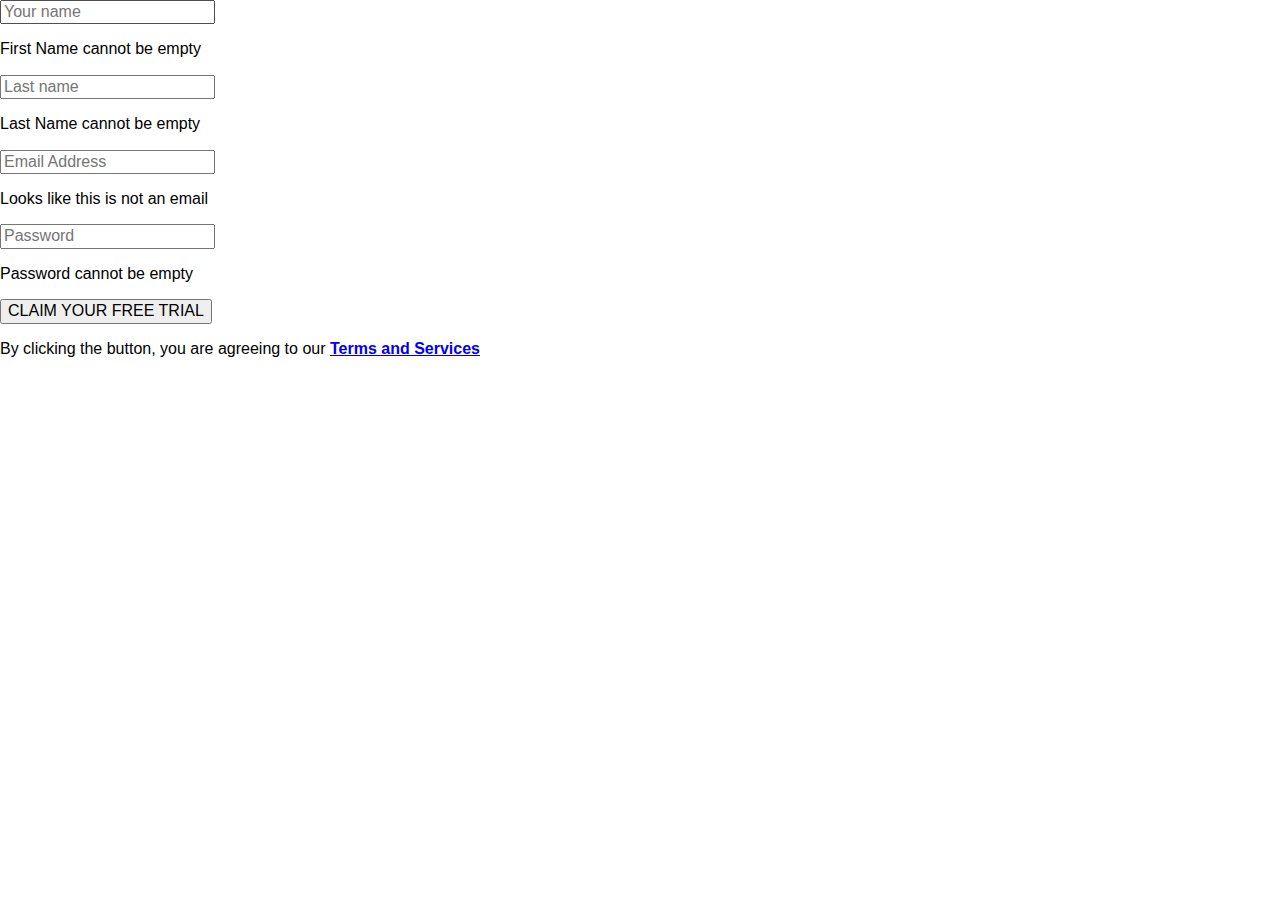
==== contact-me.html @ f4db1407 "initial commit" ====
<!DOCTYPE html>
<html lang="en">
<head>
    <meta charset="UTF-8">
    <meta http-equiv="X-UA-Compatible" content="IE=edge">
    <meta name="viewport" content="width=device-width, initial-scale=1.0">
    <title>contact-me</title>
    <link rel="stylesheet" href="css/main.css">
</head>
<body>
    <form class="registration__form" action="https://echo.htmlacademy.ru">
        <div class="registration__wrapper">
            <input class="registration__input" type="text" name="user_name" placeholder="Your name" aria-label="Your first name" required autocomplete="off">
            <p class="registration__error registration__error-text">First Name cannot be empty</p>
        </div >
        <div  class="registration__wrapper">
            <input class="registration__input" type="text" name="user_surname" placeholder="Last name" aria-label="Your last name" required autocomplete="off">
            <p class="registration__error registration__error-text">Last Name cannot be empty</p>
        </div >
        <div  class="registration__wrapper">
            <input class="registration__input" type="email" name="user_email" placeholder="Email Address" aria-label="Your email" required autocomplete="off">
            <p class="registration__error registration__error-text">Looks like this is not an email</p>
        </div >
        <div  class="registration__wrapper">
            <input class="registration__input" type="text" name="user_password" placeholder="Password" aria-label="Your password" required autocomplete="off">
            <p class="registration__error registration__error-text">Password cannot be empty</p>
        </div >
        <button class="registration__button">CLAIM YOUR FREE TRIAL</button>
        <p class="registration__terms-services" >By clicking the button, you are agreeing to our <a  class="registration__terms-link" href="#"><b>Terms and Services</b></a></p>
    </form>
</body>
</html>
---- css/main.css ----
/*! normalize.css v8.0.1 | MIT License | github.com/necolas/normalize.css */
/* Document
   ========================================================================== */
/**
 * 1. Correct the line height in all browsers.
 * 2. Prevent adjustments of font size after orientation changes in iOS.
 */
html {
  line-height: 1.15;
  /* 1 */
  -webkit-text-size-adjust: 100%;
  /* 2 */
}

/* Sections
   ========================================================================== */
/**
 * Remove the margin in all browsers.
 */
body {
  margin: 0;
}

/**
 * Render the `main` element consistently in IE.
 */
main {
  display: block;
}

/**
 * Correct the font size and margin on `h1` elements within `section` and
 * `article` contexts in Chrome, Firefox, and Safari.
 */
h1 {
  font-size: 2em;
  margin: 0.67em 0;
}

/* Grouping content
   ========================================================================== */
/**
 * 1. Add the correct box sizing in Firefox.
 * 2. Show the overflow in Edge and IE.
 */
hr {
  -webkit-box-sizing: content-box;
          box-sizing: content-box;
  /* 1 */
  height: 0;
  /* 1 */
  overflow: visible;
  /* 2 */
}

/**
 * 1. Correct the inheritance and scaling of font size in all browsers.
 * 2. Correct the odd `em` font sizing in all browsers.
 */
pre {
  font-family: monospace, monospace;
  /* 1 */
  font-size: 1em;
  /* 2 */
}

/* Text-level semantics
   ========================================================================== */
/**
 * Remove the gray background on active links in IE 10.
 */
a {
  background-color: transparent;
}

/**
 * 1. Remove the bottom border in Chrome 57-
 * 2. Add the correct text decoration in Chrome, Edge, IE, Opera, and Safari.
 */
abbr[title] {
  border-bottom: none;
  /* 1 */
  text-decoration: underline;
  /* 2 */
  -webkit-text-decoration: underline dotted;
          text-decoration: underline dotted;
  /* 2 */
}

/**
 * Add the correct font weight in Chrome, Edge, and Safari.
 */
b,
strong {
  font-weight: bolder;
}

/**
 * 1. Correct the inheritance and scaling of font size in all browsers.
 * 2. Correct the odd `em` font sizing in all browsers.
 */
code,
kbd,
samp {
  font-family: monospace, monospace;
  /* 1 */
  font-size: 1em;
  /* 2 */
}

/**
 * Add the correct font size in all browsers.
 */
small {
  font-size: 80%;
}

/**
 * Prevent `sub` and `sup` elements from affecting the line height in
 * all browsers.
 */
sub,
sup {
  font-size: 75%;
  line-height: 0;
  position: relative;
  vertical-align: baseline;
}

sub {
  bottom: -0.25em;
}

sup {
  top: -0.5em;
}

/* Embedded content
   ========================================================================== */
/**
 * Remove the border on images inside links in IE 10.
 */
img {
  border-style: none;
}

/* Forms
   ========================================================================== */
/**
 * 1. Change the font styles in all browsers.
 * 2. Remove the margin in Firefox and Safari.
 */
button,
input,
optgroup,
select,
textarea {
  font-family: inherit;
  /* 1 */
  font-size: 100%;
  /* 1 */
  line-height: 1.15;
  /* 1 */
  margin: 0;
  /* 2 */
}

/**
 * Show the overflow in IE.
 * 1. Show the overflow in Edge.
 */
button,
input {
  /* 1 */
  overflow: visible;
}

/**
 * Remove the inheritance of text transform in Edge, Firefox, and IE.
 * 1. Remove the inheritance of text transform in Firefox.
 */
button,
select {
  /* 1 */
  text-transform: none;
}

/**
 * Correct the inability to style clickable types in iOS and Safari.
 */
button,
[type="button"],
[type="reset"],
[type="submit"] {
  -webkit-appearance: button;
}

/**
 * Remove the inner border and padding in Firefox.
 */
button::-moz-focus-inner,
[type="button"]::-moz-focus-inner,
[type="reset"]::-moz-focus-inner,
[type="submit"]::-moz-focus-inner {
  border-style: none;
  padding: 0;
}

/**
 * Restore the focus styles unset by the previous rule.
 */
button:-moz-focusring,
[type="button"]:-moz-focusring,
[type="reset"]:-moz-focusring,
[type="submit"]:-moz-focusring {
  outline: 1px dotted ButtonText;
}

/**
 * Correct the padding in Firefox.
 */
fieldset {
  padding: 0.35em 0.75em 0.625em;
}

/**
 * 1. Correct the text wrapping in Edge and IE.
 * 2. Correct the color inheritance from `fieldset` elements in IE.
 * 3. Remove the padding so developers are not caught out when they zero out
 *    `fieldset` elements in all browsers.
 */
legend {
  -webkit-box-sizing: border-box;
          box-sizing: border-box;
  /* 1 */
  color: inherit;
  /* 2 */
  display: table;
  /* 1 */
  max-width: 100%;
  /* 1 */
  padding: 0;
  /* 3 */
  white-space: normal;
  /* 1 */
}

/**
 * Add the correct vertical alignment in Chrome, Firefox, and Opera.
 */
progress {
  vertical-align: baseline;
}

/**
 * Remove the default vertical scrollbar in IE 10+.
 */
textarea {
  overflow: auto;
}

/**
 * 1. Add the correct box sizing in IE 10.
 * 2. Remove the padding in IE 10.
 */
[type="checkbox"],
[type="radio"] {
  -webkit-box-sizing: border-box;
          box-sizing: border-box;
  /* 1 */
  padding: 0;
  /* 2 */
}

/**
 * Correct the cursor style of increment and decrement buttons in Chrome.
 */
[type="number"]::-webkit-inner-spin-button,
[type="number"]::-webkit-outer-spin-button {
  height: auto;
}

/**
 * 1. Correct the odd appearance in Chrome and Safari.
 * 2. Correct the outline style in Safari.
 */
[type="search"] {
  -webkit-appearance: textfield;
  /* 1 */
  outline-offset: -2px;
  /* 2 */
}

/**
 * Remove the inner padding in Chrome and Safari on macOS.
 */
[type="search"]::-webkit-search-decoration {
  -webkit-appearance: none;
}

/**
 * 1. Correct the inability to style clickable types in iOS and Safari.
 * 2. Change font properties to `inherit` in Safari.
 */
::-webkit-file-upload-button {
  -webkit-appearance: button;
  /* 1 */
  font: inherit;
  /* 2 */
}

/* Interactive
   ========================================================================== */
/*
 * Add the correct display in Edge, IE 10+, and Firefox.
 */
details {
  display: block;
}

/*
 * Add the correct display in all browsers.
 */
summary {
  display: list-item;
}

/* Misc
   ========================================================================== */
/**
 * Add the correct display in IE 10+.
 */
template {
  display: none;
}

/**
 * Add the correct display in IE 10.
 */
[hidden] {
  display: none;
}

/* GENERAL */
html {
  -webkit-box-sizing: border-box;
          box-sizing: border-box;
  height: 100%;
  scroll-behavior: smooth;
}

*,
*::before,
*::after {
  -webkit-box-sizing: inherit;
          box-sizing: inherit;
}

body {
  display: -webkit-box;
  display: -ms-flexbox;
  display: flex;
  -webkit-box-orient: vertical;
  -webkit-box-direction: normal;
      -ms-flex-direction: column;
          flex-direction: column;
  height: 100%;
  margin: 0;
  padding: 0;
  overflow-x: hidden;
  font-family: "Arial", sans-serif;
  background-color: #fff;
}

img {
  max-width: 100%;
  height: auto;
}

.container {
  width: 100%;
  max-width: 1100px;
  margin: 0 auto;
  padding-left: 20px;
  padding-right: 20px;
}

.visually-hidden {
  position: absolute;
  white-space: nowrap;
  width: 1px;
  height: 1px;
  overflow: hidden;
  border: 0;
  padding: 0;
  clip: rect(0 0 0 0);
  -webkit-clip-path: inset(50%);
          clip-path: inset(50%);
  margin: -1px;
}

.sitenav {
  background-color: #000;
}

.sitenav__list {
  margin: 0;
  padding: 0;
  list-style: none;
}

.site-nav {
  position: absolute;
}

.site-nav__list {
  margin: 0;
  padding: 0;
  list-style: none;
  background-color: red;
}
/*# sourceMappingURL=main.css.map */
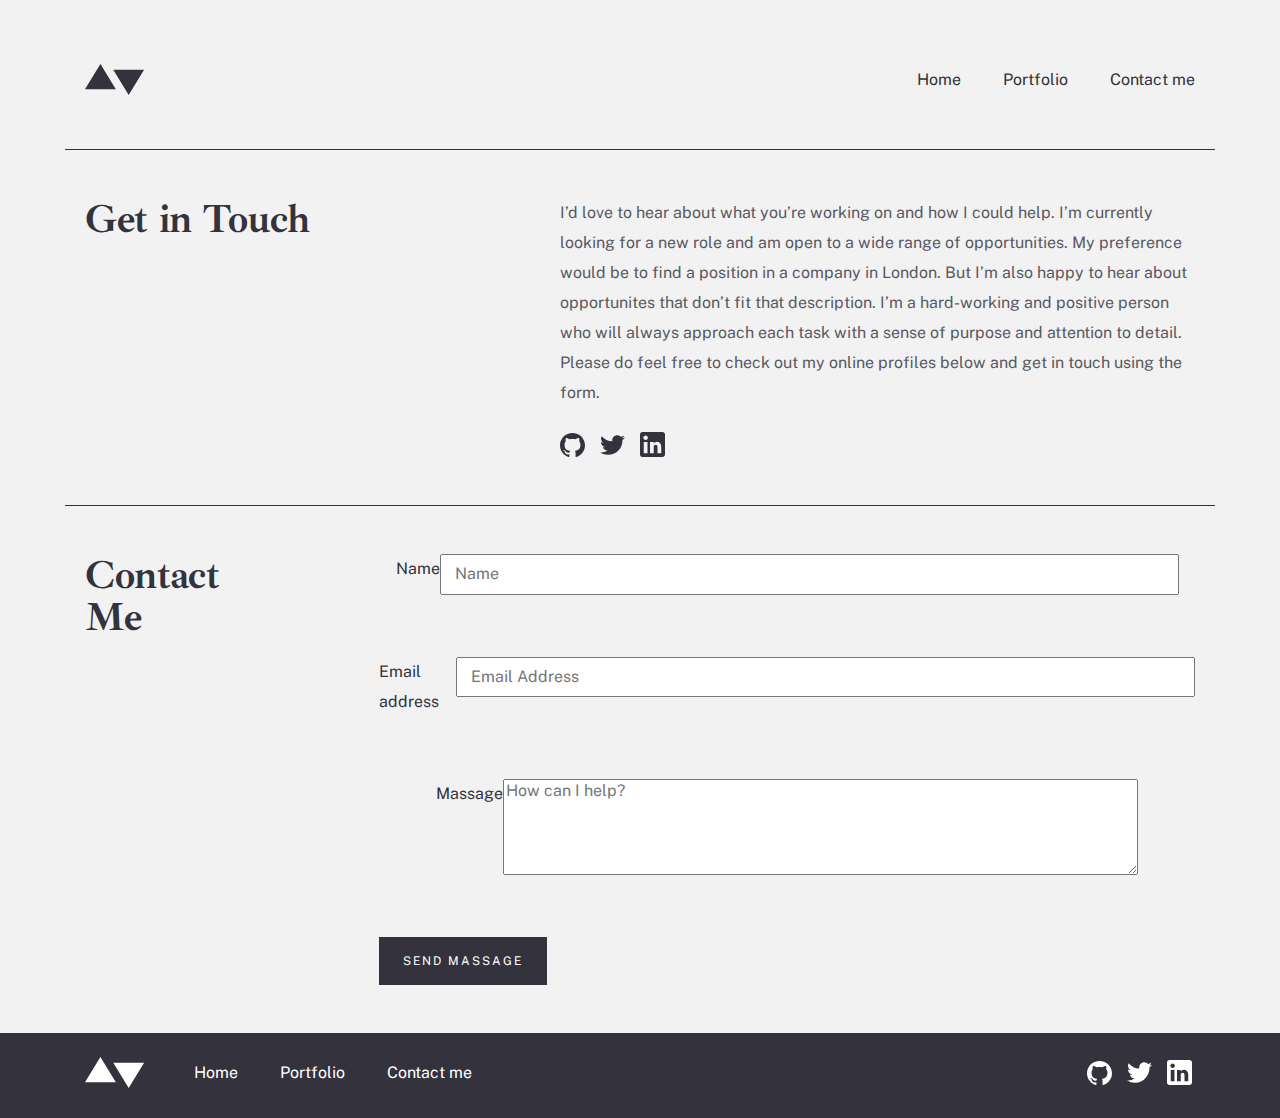
==== commit 3e2dc9ab: "initial commit" ====
--- a/contact-me.html
+++ b/contact-me.html
@@ -8,25 +8,121 @@
     <link rel="stylesheet" href="css/main.css">
 </head>
 <body>
-    <form class="registration__form" action="https://echo.htmlacademy.ru">
-        <div class="registration__wrapper">
-            <input class="registration__input" type="text" name="user_name" placeholder="Your name" aria-label="Your first name" required autocomplete="off">
-            <p class="registration__error registration__error-text">First Name cannot be empty</p>
-        </div >
-        <div  class="registration__wrapper">
-            <input class="registration__input" type="text" name="user_surname" placeholder="Last name" aria-label="Your last name" required autocomplete="off">
-            <p class="registration__error registration__error-text">Last Name cannot be empty</p>
-        </div >
-        <div  class="registration__wrapper">
-            <input class="registration__input" type="email" name="user_email" placeholder="Email Address" aria-label="Your email" required autocomplete="off">
-            <p class="registration__error registration__error-text">Looks like this is not an email</p>
-        </div >
-        <div  class="registration__wrapper">
-            <input class="registration__input" type="text" name="user_password" placeholder="Password" aria-label="Your password" required autocomplete="off">
-            <p class="registration__error registration__error-text">Password cannot be empty</p>
-        </div >
-        <button class="registration__button">CLAIM YOUR FREE TRIAL</button>
-        <p class="registration__terms-services" >By clicking the button, you are agreeing to our <a  class="registration__terms-link" href="#"><b>Terms and Services</b></a></p>
-    </form>
+    
+    <header class="site-header">
+        <div class="site-header__container container">
+            <a class="site-header__logo" href="index.html">
+                <img class="site-header__logo-img" src="img/logo-header.svg" alt="logo" width="60" height="32">
+            </a>
+            <nav class="site-nav site-nav--active">
+                <ul class="site-nav__list">
+                    <li class="site-nav__item">
+                        <a class="site-nav__item-link" href="index.html">Home</a>
+                    </li>
+                    <li class="site-nav__item">
+                        <a class="site-nav__item-link" href="#">Portfolio</a>
+                    </li>
+                    <li class="site-nav__item">
+                        <a class="site-nav__item-link" href="contact-me.html">Contact me</a>
+                    </li>
+                </ul>
+            </nav>
+            <button class="site-header__btn">
+                <img class="site-header__btn-img" src="img/button.svg" alt="button" width="25" height="25">
+            </button>
+        </div>
+    </header>
+    
+    <main class="site-main">
+        <section class="get-in">
+            <h1 class="visually-hidden">Contact me</h1>
+            <div class="get-in__container container">
+                <h2 class="get-in__heading">Get in Touch</h2>
+                <div class="get-in__box">
+                    <p class="get-in__desc">I’d love to hear about what you’re working on and how I could help. I’m currently looking for a new role and am open to a wide range of opportunities. My preference would be to find a position in a company in London. But I’m also happy to hear about opportunites that don’t fit that description. I’m a hard-working and positive person who will always approach each task with a sense of purpose and attention to detail. Please do feel free to check out my online profiles below and get in touch using the form.</p>
+                    <ul class="get-in__list">
+                        <li class="get-in__item">
+                            <a class="get-in__item-link" href="#">
+                                <img class="get-in__item-img" src="img/git-hub-black.svg" alt="git-hub" width="25" height="24">
+                            </a>
+                        </li>
+                        <li class="get-in__item">
+                            <a class="get-in__item-link" href="#">
+                                <img class="get-in__item-img" src="img/twitter-black.svg" alt="twitter" width="25" height="24">
+                            </a>
+                        </li>
+                        <li class="get-in__item">
+                            <a class="get-in__item-link" href="#">
+                                <img class="get-in__item-img" src="img/in-black.svg" alt="in" width="25" height="24">
+                            </a>
+                        </li>
+                    </ul>
+                </div>
+            </div>
+        </section>
+        
+        
+        <section class="contact-me">
+            <div class="contact-me__container container">
+                <h2 class="contact-me__heading">Contact Me</h2>
+                <form class="contact-me__form" action="https://echo.htmlacademy.ru">
+                    <div class="contact-me__wrapper">
+                        <label for="user_name">Name</label>
+                        <input class="contact-me__input" type="text" name="user_name" placeholder="Name" aria-label="Your first name" required autocomplete="off">
+                    </div >
+                    <div  class="contact-me__wrapper">
+                        <label for="user_email">Email address</label>
+                        <input class="contact-me__input" type="email" name="user_email" placeholder="Email Address" aria-label="Your email" required autocomplete="off">
+                    </div >
+                    <div  class="contact-me__wrapper">
+                        <label for="user_text">Massage</label>
+                        <textarea class="contact-me__massage" type="text" name="user_text" placeholder="How can I help?" aria-label="Your massage" required autocomplete="off"></textarea>
+                    </div >
+                    <button class="contact-me__button">Send massage</button>
+                </form>
+            </div>
+        </section>
+    </main>
+    
+    
+    
+    <footer class="site-footer">
+        <div class="site-footer__container container">
+            <a href="#" class="site-footer__logo">
+                <img class="site-footer__logo-img" src="img/logo-footer.svg" alt="logo" width="60" height="32">
+            </a>
+            <nav class="site-footer__nav">
+                <ul class="site-footer__nav-list">
+                    <li class="site-footer__nav-item">
+                        <a class="site-footer__nav-link" href="index.html">Home</a>
+                    </li>
+                    <li class="site-footer__nav-item">
+                        <a class="site-footer__nav-link" href="#">Portfolio</a>
+                    </li>
+                    <li class="site-footer__nav-item">
+                        <a class="site-footer__nav-link" href="contact-me.html">Contact me</a>
+                    </li>
+                </ul>
+            </nav>
+            <ul class="site-footer__list">
+                <li class="site-footer__item">
+                    <a class="site-footer__item-link" href="#">
+                        <img class="site-footer__item-img" src="img/git-hub.svg" alt="git-hub" width="25" height="24">
+                    </a>
+                </li>
+                <li class="site-footer__item">
+                    <a class="site-footer__item-link" href="#">
+                        <img class="site-footer__item-img" src="img/twitter.svg" alt="twitter" width="25" height="24">
+                    </a>
+                </li>
+                <li class="site-footer__item">
+                    <a class="site-footer__item-link" href="#">
+                        <img class="site-footer__item-img" src="img/in.svg" alt="in" width="25" height="24">
+                    </a>
+                </li>
+            </ul>
+        </div>
+    </footer>
+    
 </body>
 </html>--- a/css/main.css
+++ b/css/main.css
@@ -341,6 +341,22 @@
   display: none;
 }
 
+@font-face {
+  font-family: 'Public Sans';
+  src: url(../fonts/PublicSans-Regular.woff2) format("woff2"), url(../fonts/PublicSans-Regular.woff) format("woff");
+  font-weight: normal;
+  font-style: normal;
+  font-display: swap;
+}
+
+@font-face {
+  font-family: 'Ibarra Real Nova';
+  src: url(../fonts/IbarraRealNova-Bold.woff2) format("woff2"), url(../fonts/IbarraRealNova-Bold.woff) format("woff");
+  font-weight: bold;
+  font-style: normal;
+  font-display: swap;
+}
+
 /* GENERAL */
 html {
   -webkit-box-sizing: border-box;
@@ -368,8 +384,13 @@
   margin: 0;
   padding: 0;
   overflow-x: hidden;
-  font-family: "Arial", sans-serif;
-  background-color: #fff;
+  font-family: 'Public Sans', 'Arial', sans-serif;
+  font-style: normal;
+  font-weight: 400;
+  font-size: 16px;
+  line-height: 30px;
+  color: #33323D;
+  background-color: #F2F2F2;
 }
 
 img {
@@ -379,7 +400,7 @@
 
 .container {
   width: 100%;
-  max-width: 1100px;
+  max-width: 1150px;
   margin: 0 auto;
   padding-left: 20px;
   padding-right: 20px;
@@ -399,24 +420,633 @@
   margin: -1px;
 }
 
-.sitenav {
-  background-color: #000;
-}
-
-.sitenav__list {
+.site-header__container {
+  padding-top: 64px;
+  padding-bottom: 54px;
+  display: -webkit-box;
+  display: -ms-flexbox;
+  display: flex;
+  -webkit-box-pack: justify;
+      -ms-flex-pack: justify;
+          justify-content: space-between;
+  -webkit-box-align: center;
+      -ms-flex-align: center;
+          align-items: center;
+}
+
+.site-header__logo {
+  text-decoration: none;
+}
+
+.site-header__logo-img {
+  display: block;
+}
+
+.site-header__btn {
+  padding: 0;
+  display: none;
+  border: none;
+  background-color: #F2F2F2;
+}
+
+.site-header__btn-img {
+  display: block;
+}
+
+@media only screen and (max-width: 450px) {
+  .site-header__btn {
+    display: block;
+  }
+}
+
+.site-nav__list {
   margin: 0;
   padding: 0;
   list-style: none;
-}
-
-.site-nav {
+  display: -webkit-box;
+  display: -ms-flexbox;
+  display: flex;
+  -webkit-box-pack: center;
+      -ms-flex-pack: center;
+          justify-content: center;
+  -webkit-box-align: center;
+      -ms-flex-align: center;
+          align-items: center;
+}
+
+.site-nav__item:not(:last-child) {
+  margin-right: 42px;
+}
+
+.site-nav__item-link {
+  color: #33323D;
+  text-decoration: none;
+}
+
+.site-nav__item-link:hover {
+  color: #5FB4A2;
+}
+
+.site-nav--active {
+  display: block;
+}
+
+@media only screen and (max-width: 450px) {
+  .site-nav {
+    display: none;
+  }
+}
+
+.hero-section {
+  padding-bottom: 75px;
+}
+
+.hero-section__container {
+  max-width: 1110px;
+  padding: 243px 665px 0 0;
+  background-image: url(../../img/hero-img@1x.png);
+  background-repeat: no-repeat;
+  background-size: cover;
+}
+
+@media only screen and (-webkit-min-device-pixel-ratio: 2), only screen and (min--moz-device-pixel-ratio: 2), only screen and (min-device-pixel-ratio: 2), only screen and (min-resolution: 192dpi), only screen and (min-resolution: 2dppx) {
+  .hero-section__container {
+    background-image: url(../../img/hero-img@2x.png);
+  }
+}
+
+.hero-section__content {
+  position: relative;
+  background-color: #FAFAFA;
+  padding: 56px 55px 53px 0;
+}
+
+.hero-section__title {
+  margin: 0;
+  margin-right: 0;
+  margin-bottom: 48px;
+  max-width: 390px;
+  font-family: "Ibarra Real Nova";
+  font-style: normal;
+  font-weight: 700;
+  font-size: 50px;
+  line-height: 50px;
+  letter-spacing: -0.446429px;
+}
+
+.hero-section__link {
+  text-align: center;
+  text-decoration: none;
+  display: -webkit-box;
+  display: -ms-flexbox;
+  display: flex;
+  -webkit-box-pack: center;
+      -ms-flex-pack: center;
+          justify-content: center;
+  -webkit-box-align: center;
+      -ms-flex-align: center;
+          align-items: center;
   position: absolute;
-}
-
-.site-nav__list {
+  left: 0;
+  bottom: 0;
+}
+
+.hero-section__link-img {
+  margin: 0;
+  padding: 0;
+  padding: 18px 16px;
+  background-color: #000000;
+}
+
+.hero-section__link-text {
+  margin: 0;
+  padding: 0;
+  background-color: #203A4C;
+  padding: 17px 25px 17px 25px;
+  font-size: 12px;
+  line-height: 14px;
+  text-align: center;
+  letter-spacing: 2px;
+  text-transform: uppercase;
+  color: #FFFFFF;
+}
+
+@media only screen and (max-width: 1200px) {
+  .hero-section__container {
+    background-image: url(../../img/home-image-tablet@1x.jpg);
+    background-repeat: no-repeat;
+    background-size: cover;
+  }
+  .hero-section__container {
+    padding: 302px 293px 0 0;
+  }
+  .hero-section__content {
+    max-width: 550px;
+  }
+  .hero-section__title {
+    max-width: 550px;
+  }
+}
+
+@media only screen and (max-width: 840px) {
+  .hero-section__container {
+    padding: 350px 0 0 0;
+  }
+}
+
+@media only screen and (max-width: 780px) {
+  .hero-section__container {
+    padding: 350px 150px 0 0;
+  }
+  .hero-section__title {
+    font-size: 40px;
+    line-height: 42px;
+    letter-spacing: -0.357143px;
+  }
+}
+
+@media only screen and (max-width: 700px) {
+  .hero-section__container {
+    background-size: contain;
+    padding: 350px 0px 0 0;
+  }
+  .hero-section__content {
+    padding-right: 0;
+  }
+}
+
+@media only screen and (max-width: 400px) {
+  .hero-section__container {
+    padding-top: 280px;
+  }
+}
+
+.about-me__container {
+  padding-top: 75px;
+  display: -webkit-box;
+  display: -ms-flexbox;
+  display: flex;
+  -webkit-box-pack: justify;
+      -ms-flex-pack: justify;
+          justify-content: space-between;
+  -webkit-box-align: center;
+      -ms-flex-align: center;
+          align-items: center;
+}
+
+.about-me__picture {
+  margin: 0;
+  margin-right: 125px;
+  -ms-flex-negative: 0;
+      flex-shrink: 0;
+}
+
+.about-me__content {
+  padding-top: 48px;
+  padding-bottom: 46px;
+  border-top: 1px solid #33323D;
+  border-bottom: 1px solid #33323D;
+}
+
+.about-me__heading {
+  margin: 0;
+  margin-bottom: 28px;
+  font-family: "Ibarra Real Nova";
+  font-style: normal;
+  font-weight: 700;
+  font-size: 40px;
+  line-height: 42px;
+  letter-spacing: -0.357143px;
+  color: #33323D;
+}
+
+.about-me__desc {
+  margin: 0;
+  margin-bottom: 24px;
+}
+
+.about-me__link {
+  text-decoration: none;
+  margin: 0;
+  padding: 17px 36px 17px 32px;
+  font-size: 12px;
+  line-height: 14px;
+  letter-spacing: 2px;
+  text-transform: uppercase;
+  border: 1px solid #33323D;
+}
+
+@media only screen and (max-width: 1000px) {
+  .about-me__container {
+    -webkit-box-orient: vertical;
+    -webkit-box-direction: normal;
+        -ms-flex-direction: column;
+            flex-direction: column;
+    -webkit-box-pack: center;
+        -ms-flex-pack: center;
+            justify-content: center;
+    -webkit-box-align: center;
+        -ms-flex-align: center;
+            align-items: center;
+  }
+  .about-me__picture {
+    margin-right: 0px;
+  }
+  .about-me__picture {
+    margin-top: 8px;
+  }
+}
+
+.interested-in__container {
+  padding-top: 75px;
+  padding-bottom: 150px;
+  display: -webkit-box;
+  display: -ms-flexbox;
+  display: flex;
+  -webkit-box-pack: justify;
+      -ms-flex-pack: justify;
+          justify-content: space-between;
+  -webkit-box-align: center;
+      -ms-flex-align: center;
+          align-items: center;
+}
+
+.interested-in__desc {
+  max-width: 350px;
+  margin: 0;
+  padding: 0;
+  margin-right: 32px;
+  font-family: "Ibarra Real Nova";
+  font-style: normal;
+  font-weight: 700;
+  font-size: 40px;
+  line-height: 42px;
+  letter-spacing: -0.357143px;
+}
+
+.interested-in__hr {
+  width: 100%;
+  max-width: 534px;
+  height: 1px;
+  margin: 0;
+  padding: 0;
+  margin-right: 32px;
+  mix-blend-mode: normal;
+  opacity: 0.15;
+  background-color: #33323D;
+}
+
+.interested-in__link {
+  width: 100%;
+  max-width: 162px;
+  text-decoration: none;
+  padding: 17px 30px 17px 30px;
+  font-weight: 400;
+  font-size: 12px;
+  line-height: 14px;
+  letter-spacing: 2px;
+  text-transform: uppercase;
+  border: 1px solid #33323D;
+  color: #33323D;
+}
+
+@media only screen and (max-width: 860px) {
+  .interested-in__container {
+    -webkit-box-orient: vertical;
+    -webkit-box-direction: normal;
+        -ms-flex-direction: column;
+            flex-direction: column;
+    -webkit-box-pack: center;
+        -ms-flex-pack: center;
+            justify-content: center;
+    -webkit-box-align: center;
+        -ms-flex-align: center;
+            align-items: center;
+  }
+  .interested-in__desc {
+    margin-right: 0;
+    margin-bottom: 45px;
+  }
+  .interested-in__hr {
+    display: none;
+    margin-right: 0;
+  }
+}
+
+.site-footer {
+  background-color: #33323D;
+}
+
+.site-footer__container {
+  padding-top: 24px;
+  padding-bottom: 30px;
+  display: -webkit-box;
+  display: -ms-flexbox;
+  display: flex;
+  -webkit-box-pack: start;
+      -ms-flex-pack: start;
+          justify-content: start;
+  -webkit-box-align: center;
+      -ms-flex-align: center;
+          align-items: center;
+}
+
+.site-footer__logo {
+  margin: 0;
+  margin-right: 49px;
+}
+
+.site-footer__logo-img {
+  display: block;
+}
+
+.site-footer__nav {
+  margin-right: 615px;
+}
+
+.site-footer__nav-list {
   margin: 0;
   padding: 0;
   list-style: none;
-  background-color: red;
+  display: -webkit-box;
+  display: -ms-flexbox;
+  display: flex;
+  -webkit-box-pack: center;
+      -ms-flex-pack: center;
+          justify-content: center;
+  -webkit-box-align: center;
+      -ms-flex-align: center;
+          align-items: center;
+}
+
+.site-footer__nav-item:not(:last-child) {
+  margin-right: 42px;
+}
+
+.site-footer__nav-link {
+  color: #FFFFFF;
+  text-decoration: none;
+}
+
+.site-footer__list {
+  margin: 0;
+  padding: 0;
+  list-style: none;
+  display: -webkit-box;
+  display: -ms-flexbox;
+  display: flex;
+  -webkit-box-pack: start;
+      -ms-flex-pack: start;
+          justify-content: flex-start;
+  -webkit-box-align: center;
+      -ms-flex-align: center;
+          align-items: center;
+}
+
+.site-footer__item:not(:last-child) {
+  margin-right: 15px;
+}
+
+.site-footer__item-link {
+  text-decoration: none;
+}
+
+.site-footer__item-img {
+  display: block;
+}
+
+@media only screen and (max-width: 1150px) {
+  .site-footer__nav {
+    margin-right: 580px;
+  }
+}
+
+@media only screen and (max-width: 1115px) {
+  .site-footer__nav {
+    margin-right: 550px;
+  }
+}
+
+@media only screen and (max-width: 1085px) {
+  .site-footer__nav {
+    margin-right: 500px;
+  }
+}
+
+@media only screen and (max-width: 1035px) {
+  .site-footer__nav {
+    margin-right: 467px;
+  }
+}
+
+@media only screen and (max-width: 1005px) {
+  .site-footer__nav {
+    margin-right: 437px;
+  }
+}
+
+@media only screen and (max-width: 970px) {
+  .site-footer__container {
+    -webkit-box-orient: vertical;
+    -webkit-box-direction: normal;
+        -ms-flex-direction: column;
+            flex-direction: column;
+    -webkit-box-pack: center;
+        -ms-flex-pack: center;
+            justify-content: center;
+    -webkit-box-align: center;
+        -ms-flex-align: center;
+            align-items: center;
+  }
+  .site-footer__logo {
+    margin-right: 0px;
+    margin-bottom: 40px;
+  }
+  .site-footer__nav {
+    margin: 0;
+    margin-bottom: 42px;
+  }
+  .site-footer__nav-list {
+    -webkit-box-orient: vertical;
+    -webkit-box-direction: normal;
+        -ms-flex-direction: column;
+            flex-direction: column;
+    -webkit-box-pack: center;
+        -ms-flex-pack: center;
+            justify-content: center;
+    -webkit-box-align: center;
+        -ms-flex-align: center;
+            align-items: center;
+  }
+  .site-footer__nav-item:not(:last-child) {
+    margin-right: 0px;
+  }
+  .site-footer__list {
+    margin-left: 0px;
+  }
+}
+
+.get-in__container {
+  padding-top: 48px;
+  padding-bottom: 48px;
+  border-top: 1px solid #33323D;
+  border-bottom: 1px solid #33323D;
+  display: -webkit-box;
+  display: -ms-flexbox;
+  display: flex;
+  -webkit-box-pack: justify;
+      -ms-flex-pack: justify;
+          justify-content: space-between;
+  -webkit-box-align: start;
+      -ms-flex-align: start;
+          align-items: start;
+}
+
+.get-in__heading {
+  margin: 0;
+  margin-right: 125px;
+  font-family: "Ibarra Real Nova";
+  font-style: normal;
+  font-weight: 700;
+  font-size: 40px;
+  line-height: 42px;
+  letter-spacing: -0.357143px;
+  color: #33323D;
+}
+
+.get-in__desc {
+  margin: 0;
+  margin-bottom: 24px;
+  max-width: 635px;
+  mix-blend-mode: normal;
+  opacity: 0.8;
+}
+
+.get-in__list {
+  margin: 0;
+  padding: 0;
+  list-style: none;
+  display: -webkit-box;
+  display: -ms-flexbox;
+  display: flex;
+  -webkit-box-pack: start;
+      -ms-flex-pack: start;
+          justify-content: flex-start;
+  -webkit-box-align: center;
+      -ms-flex-align: center;
+          align-items: center;
+}
+
+.get-in__item:not(:last-child) {
+  margin-right: 15px;
+}
+
+.get-in__item-link {
+  text-decoration: none;
+}
+
+.get-in__item-img {
+  display: block;
+}
+
+.contact-me__container {
+  padding-top: 48px;
+  padding-bottom: 48px;
+  display: -webkit-box;
+  display: -ms-flexbox;
+  display: flex;
+  -webkit-box-pack: justify;
+      -ms-flex-pack: justify;
+          justify-content: space-between;
+  -webkit-box-align: start;
+      -ms-flex-align: start;
+          align-items: start;
+}
+
+.contact-me__heading {
+  margin: 0;
+  margin-right: 100px;
+  font-family: "Ibarra Real Nova";
+  font-style: normal;
+  font-weight: 700;
+  font-size: 40px;
+  line-height: 42px;
+  letter-spacing: -0.357143px;
+  color: #33323D;
+}
+
+.contact-me__wrapper {
+  margin: 0;
+  margin-bottom: 62px;
+  display: -webkit-box;
+  display: -ms-flexbox;
+  display: flex;
+  -webkit-box-pack: center;
+      -ms-flex-pack: center;
+          justify-content: center;
+  -webkit-box-align: start;
+      -ms-flex-align: start;
+          align-items: start;
+}
+
+.contact-me__input {
+  padding: 9px 524px 9px 13px;
+}
+
+.contact-me__massage {
+  width: 635px;
+  height: 96px;
+}
+
+.contact-me__button {
+  border: none;
+  background-color: #33323D;
+  padding: 17px 24px;
+  font-size: 12px;
+  line-height: 14px;
+  text-align: center;
+  letter-spacing: 2px;
+  text-transform: uppercase;
+  color: #FFFFFF;
 }
 /*# sourceMappingURL=main.css.map */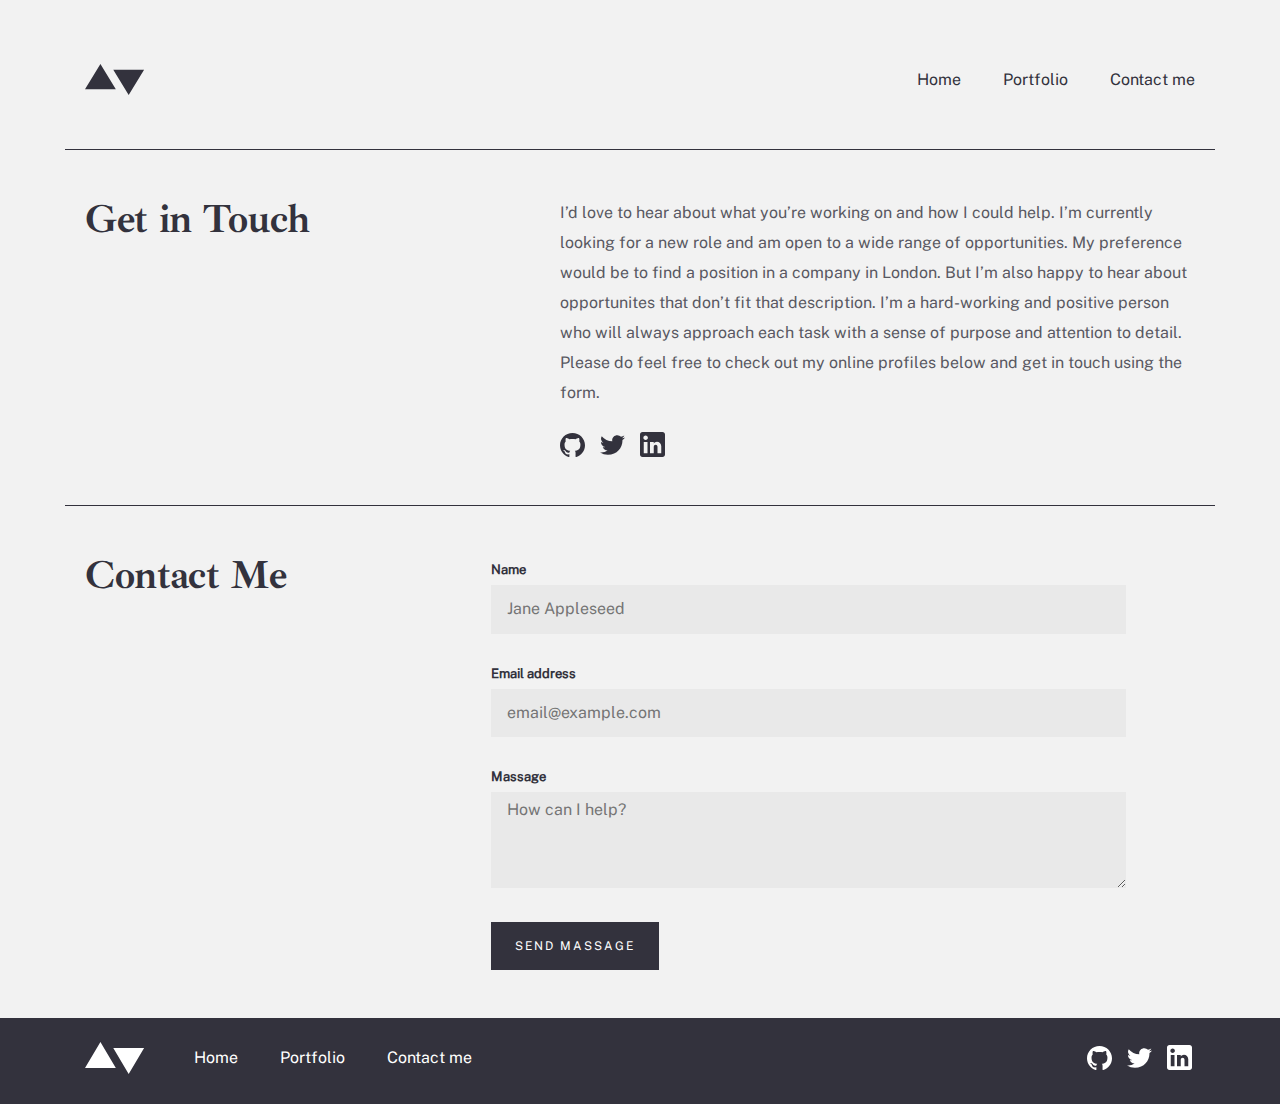
==== commit 2f48b858: "initial commit" ====
--- a/contact-me.html
+++ b/contact-me.html
@@ -67,15 +67,15 @@
                 <h2 class="contact-me__heading">Contact Me</h2>
                 <form class="contact-me__form" action="https://echo.htmlacademy.ru">
                     <div class="contact-me__wrapper">
-                        <label for="user_name">Name</label>
-                        <input class="contact-me__input" type="text" name="user_name" placeholder="Name" aria-label="Your first name" required autocomplete="off">
+                        <label class="contact-me__label" for="user_name">Name</label>
+                        <input class="contact-me__input" type="text" name="user_name" placeholder="Jane Appleseed" aria-label="Your first name" required autocomplete="off">
                     </div >
                     <div  class="contact-me__wrapper">
-                        <label for="user_email">Email address</label>
-                        <input class="contact-me__input" type="email" name="user_email" placeholder="Email Address" aria-label="Your email" required autocomplete="off">
+                        <label class="contact-me__label" for="user_email">Email address</label>
+                        <input class="contact-me__input" type="email" name="user_email" placeholder="email@example.com" aria-label="Your email" required autocomplete="off">
                     </div >
                     <div  class="contact-me__wrapper">
-                        <label for="user_text">Massage</label>
+                        <label class="contact-me__label" for="user_text">Massage</label>
                         <textarea class="contact-me__massage" type="text" name="user_text" placeholder="How can I help?" aria-label="Your massage" required autocomplete="off"></textarea>
                     </div >
                     <button class="contact-me__button">Send massage</button>
--- a/css/main.css
+++ b/css/main.css
@@ -943,6 +943,8 @@
 }
 
 .get-in__heading {
+  width: 100%;
+  max-width: 281px;
   margin: 0;
   margin-right: 125px;
   font-family: "Ibarra Real Nova";
@@ -989,23 +991,43 @@
   display: block;
 }
 
+@media only screen and (max-width: 1070px) {
+  .get-in__container {
+    -webkit-box-orient: vertical;
+    -webkit-box-direction: normal;
+        -ms-flex-direction: column;
+            flex-direction: column;
+    -webkit-box-pack: center;
+        -ms-flex-pack: center;
+            justify-content: center;
+    -webkit-box-align: start;
+        -ms-flex-align: start;
+            align-items: start;
+  }
+  .get-in__heading {
+    margin-bottom: 24px;
+  }
+}
+
 .contact-me__container {
   padding-top: 48px;
   padding-bottom: 48px;
   display: -webkit-box;
   display: -ms-flexbox;
   display: flex;
-  -webkit-box-pack: justify;
-      -ms-flex-pack: justify;
-          justify-content: space-between;
+  -webkit-box-pack: start;
+      -ms-flex-pack: start;
+          justify-content: start;
   -webkit-box-align: start;
       -ms-flex-align: start;
           align-items: start;
 }
 
 .contact-me__heading {
-  margin: 0;
-  margin-right: 100px;
+  width: 100%;
+  max-width: 281px;
+  margin: 0;
+  margin-right: 125px;
   font-family: "Ibarra Real Nova";
   font-style: normal;
   font-weight: 700;
@@ -1015,27 +1037,70 @@
   color: #33323D;
 }
 
+.contact-me__form {
+  max-width: 635px;
+  width: 100%;
+}
+
 .contact-me__wrapper {
-  margin: 0;
-  margin-bottom: 62px;
-  display: -webkit-box;
-  display: -ms-flexbox;
-  display: flex;
-  -webkit-box-pack: center;
-      -ms-flex-pack: center;
-          justify-content: center;
-  -webkit-box-align: start;
-      -ms-flex-align: start;
-          align-items: start;
+  max-width: 635px;
+  width: 100%;
+  margin: 0;
+  margin-bottom: 24px;
+  -webkit-box-orient: vertical;
+  -webkit-box-direction: normal;
+      -ms-flex-direction: column;
+          flex-direction: column;
+  -webkit-box-pack: end;
+      -ms-flex-pack: end;
+          justify-content: end;
+  -webkit-box-align: center;
+      -ms-flex-align: center;
+          align-items: center;
+}
+
+.contact-me__label {
+  margin: 0;
+  padding: 0;
+  margin-bottom: 8px;
+  font-weight: 700;
+  font-size: 13px;
+  line-height: 30px;
+  color: #33323D;
 }
 
 .contact-me__input {
-  padding: 9px 524px 9px 13px;
+  max-width: 635px;
+  width: 100%;
+  background-color: #e6e6e6c5;
+  color: #33323D;
+  border: none;
+  padding: 15px 16px;
+}
+
+.contact-me__input:focus {
+  outline: 0;
+  -webkit-box-sizing: border-box;
+          box-sizing: border-box;
+}
+
+.placeholder {
+  font-size: 13px;
+  line-height: 30px;
 }
 
 .contact-me__massage {
+  padding: 9px 16px;
   width: 635px;
   height: 96px;
+  background-color: #e6e6e6c5;
+  border: none;
+}
+
+.contact-me__massage:focus {
+  outline: 0;
+  -webkit-box-sizing: border-box;
+          box-sizing: border-box;
 }
 
 .contact-me__button {
@@ -1049,4 +1114,19 @@
   text-transform: uppercase;
   color: #FFFFFF;
 }
+
+@media only screen and (max-width: 1070px) {
+  .contact-me__container {
+    -webkit-box-orient: vertical;
+    -webkit-box-direction: normal;
+        -ms-flex-direction: column;
+            flex-direction: column;
+    -webkit-box-pack: start;
+        -ms-flex-pack: start;
+            justify-content: start;
+    -webkit-box-align: start;
+        -ms-flex-align: start;
+            align-items: start;
+  }
+}
 /*# sourceMappingURL=main.css.map */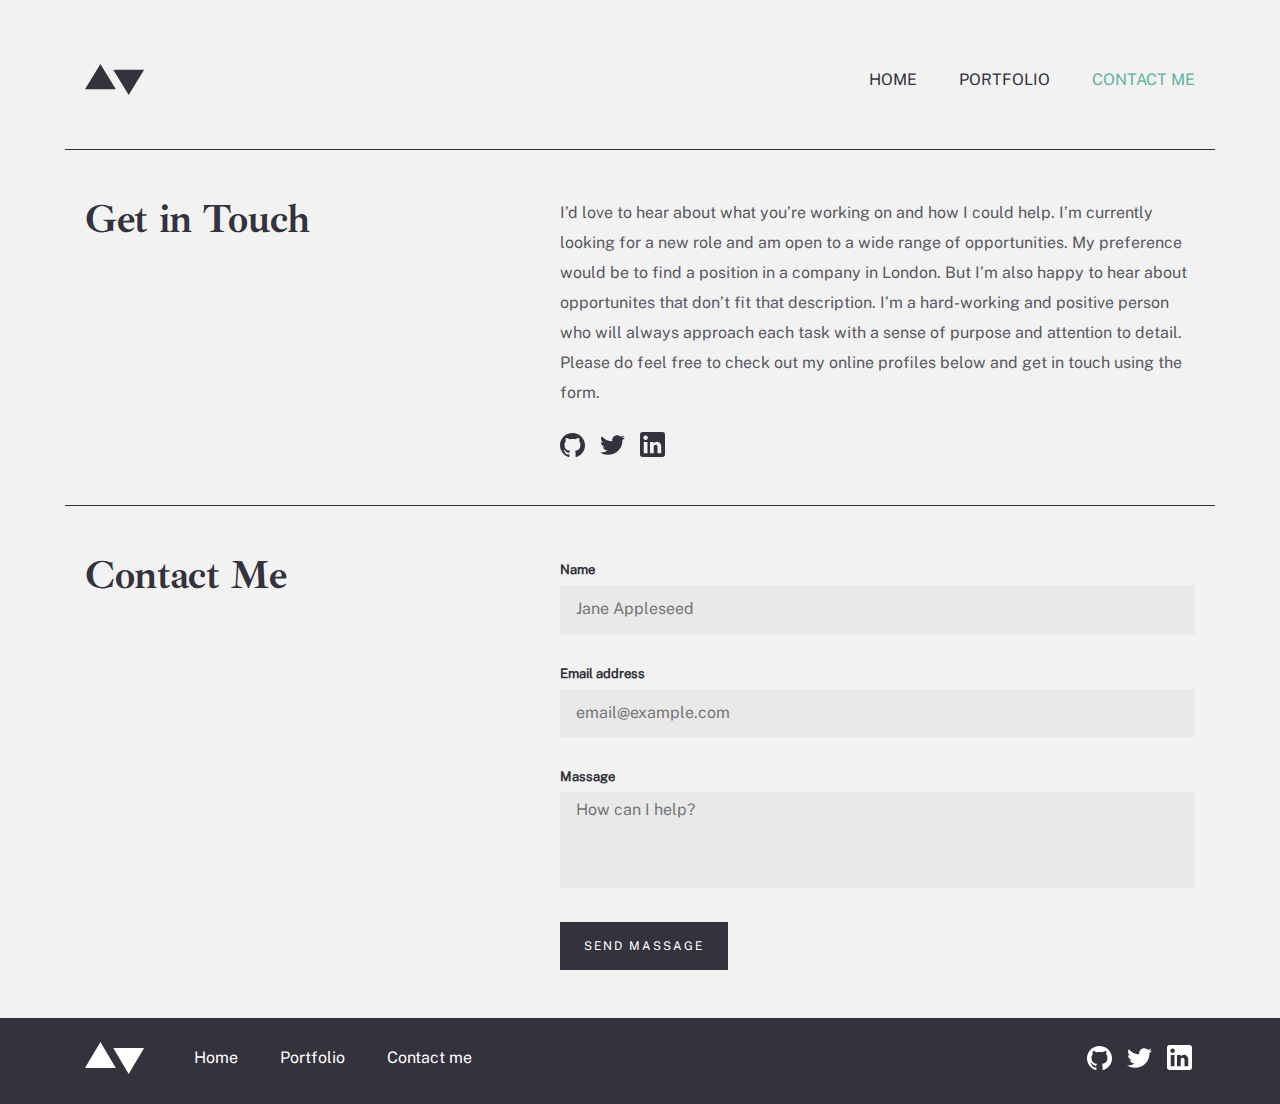
==== commit 01477bc9: "initial commit" ====
--- a/contact-me.html
+++ b/contact-me.html
@@ -9,29 +9,27 @@
 </head>
 <body>
     
-    <header class="site-header">
+    <header class="site-header site-header--active">
         <div class="site-header__container container">
-            <a class="site-header__logo" href="index.html">
-                <img class="site-header__logo-img" src="img/logo-header.svg" alt="logo" width="60" height="32">
-            </a>
-            <nav class="site-nav site-nav--active">
-                <ul class="site-nav__list">
-                    <li class="site-nav__item">
-                        <a class="site-nav__item-link" href="index.html">Home</a>
-                    </li>
-                    <li class="site-nav__item">
-                        <a class="site-nav__item-link" href="#">Portfolio</a>
-                    </li>
-                    <li class="site-nav__item">
-                        <a class="site-nav__item-link" href="contact-me.html">Contact me</a>
-                    </li>
-                </ul>
-            </nav>
-            <button class="site-header__btn">
-                <img class="site-header__btn-img" src="img/button.svg" alt="button" width="25" height="25">
-            </button>
+          <a class="site-header__logo" href="index.html">
+            <img class="site-header__logo-img" src="img/logo-header.svg" alt="logo" width="60" height="32">
+          </a>
+          <nav class="site-header__nav site-nav site-nav--header">
+            <ul class="site-nav__list">
+              <li class="site-nav__item">
+                <a class="site-nav__item-link" href="index.html">Home</a>
+              </li>
+              <li class="site-nav__item">
+                <a class="site-nav__item-link" href="#">Portfolio</a>
+              </li>
+              <li class="site-nav__item">
+                <a class="site-nav__item-link site-nav__item-link--active" href="contact-me.html">Contact me</a>
+              </li>
+            </ul>
+          </nav>
+          <button class="site-header__btn js-nav-toggler" type="submit"></button>
         </div>
-    </header>
+      </header>
     
     <main class="site-main">
         <section class="get-in">
@@ -123,6 +121,15 @@
             </ul>
         </div>
     </footer>
+
+    <script>
+        const elHeader = document.querySelector('.site-header')
+        const elNavToggler = document.querySelector('.js-nav-toggler')
+      
+      elNavToggler.addEventListener('click', function() {
+        elHeader.classList.toggle('site-header--active')
+      })
+      </script>
     
 </body>
 </html>--- a/css/main.css
+++ b/css/main.css
@@ -420,9 +420,12 @@
   margin: -1px;
 }
 
-.site-header__container {
+.site-header {
   padding-top: 64px;
   padding-bottom: 54px;
+}
+
+.site-header__container {
   display: -webkit-box;
   display: -ms-flexbox;
   display: flex;
@@ -443,19 +446,36 @@
 }
 
 .site-header__btn {
-  padding: 0;
   display: none;
-  border: none;
-  background-color: #F2F2F2;
-}
-
-.site-header__btn-img {
-  display: block;
 }
 
 @media only screen and (max-width: 450px) {
+  .site-header__container {
+    position: relative;
+    z-index: 10;
+  }
+  .site-header__nav {
+    display: none;
+  }
+  .site-header--active
+.site-nav--header {
+    display: block;
+  }
+  .site-header--active .js-nav-toggler {
+    background-image: url(../../img/close.svg);
+    background-repeat: no-repeat;
+    background-size: cover;
+  }
   .site-header__btn {
     display: block;
+    padding: 0;
+    width: 24px;
+    height: 24px;
+    background-image: url(../../img/button.svg);
+    background-repeat: no-repeat;
+    background-size: cover;
+    background-position: center;
+    border: none;
   }
 }
 
@@ -479,11 +499,14 @@
 }
 
 .site-nav__item-link {
+  display: block;
   color: #33323D;
+  text-align: center;
   text-decoration: none;
-}
-
-.site-nav__item-link:hover {
+  text-transform: uppercase;
+}
+
+.site-nav__item-link--active {
   color: #5FB4A2;
 }
 
@@ -492,8 +515,42 @@
 }
 
 @media only screen and (max-width: 450px) {
-  .site-nav {
-    display: none;
+  .site-nav--header
+.site-nav__list {
+    /* 
+    display: none; */
+    position: absolute;
+    top: 100%;
+    right: 20px;
+    width: 100%;
+    max-width: 223px;
+    height: 186px;
+    -webkit-box-orient: vertical;
+    -webkit-box-direction: normal;
+        -ms-flex-direction: column;
+            flex-direction: column;
+    -webkit-box-align: center;
+        -ms-flex-align: center;
+            align-items: center;
+    -webkit-box-pack: center;
+        -ms-flex-pack: center;
+            justify-content: center;
+    padding: 40px 5px;
+    background-color: #000000;
+  }
+  .site-nav--header
+.site-nav__list .site-nav__item:not(:last-child) {
+    margin: 0;
+    margin-right: 0px;
+    margin-bottom: 14px;
+  }
+  .site-nav__item-link {
+    display: block;
+    color: #FFFFFF;
+    text-align: center;
+  }
+  .site-nav__item-link--active {
+    color: #5FB4A2;
   }
 }
 
@@ -549,6 +606,15 @@
   position: absolute;
   left: 0;
   bottom: 0;
+  -webkit-transition: 0.3s ease;
+  transition: 0.3s ease;
+}
+
+.hero-section__link:hover {
+  cursor: pointer;
+  background-color: #000000;
+  -webkit-box-shadow: 0 0 5px #000000, 0 0 20px #000000, 0 0 50px #000000;
+          box-shadow: 0 0 5px #000000, 0 0 20px #000000, 0 0 50px #000000;
 }
 
 .hero-section__link-img {
@@ -674,6 +740,16 @@
   letter-spacing: 2px;
   text-transform: uppercase;
   border: 1px solid #33323D;
+  color: #33323D;
+  -webkit-transition: 0.3s ease;
+  transition: 0.3s ease;
+}
+
+.about-me__link:hover {
+  cursor: pointer;
+  background-color: #5FB4A2;
+  -webkit-box-shadow: 0 0 5px #5FB4A2, 0 0 20px #5FB4A2, 0 0 50px #5FB4A2;
+          box-shadow: 0 0 5px #5FB4A2, 0 0 20px #5FB4A2, 0 0 50px #5FB4A2;
 }
 
 @media only screen and (max-width: 1000px) {
@@ -748,6 +824,15 @@
   text-transform: uppercase;
   border: 1px solid #33323D;
   color: #33323D;
+  -webkit-transition: 0.3s ease;
+  transition: 0.3s ease;
+}
+
+.interested-in__link:hover {
+  cursor: pointer;
+  background-color: #5FB4A2;
+  -webkit-box-shadow: 0 0 5px #5FB4A2, 0 0 20px #5FB4A2, 0 0 50px #5FB4A2;
+          box-shadow: 0 0 5px #5FB4A2, 0 0 20px #5FB4A2, 0 0 50px #5FB4A2;
 }
 
 @media only screen and (max-width: 860px) {
@@ -1015,9 +1100,9 @@
   display: -webkit-box;
   display: -ms-flexbox;
   display: flex;
-  -webkit-box-pack: start;
-      -ms-flex-pack: start;
-          justify-content: start;
+  -webkit-box-pack: justify;
+      -ms-flex-pack: justify;
+          justify-content: space-between;
   -webkit-box-align: start;
       -ms-flex-align: start;
           align-items: start;
@@ -1091,10 +1176,12 @@
 
 .contact-me__massage {
   padding: 9px 16px;
-  width: 635px;
+  width: 100%;
+  max-width: 635px;
   height: 96px;
   background-color: #e6e6e6c5;
   border: none;
+  resize: none;
 }
 
 .contact-me__massage:focus {
@@ -1113,6 +1200,12 @@
   letter-spacing: 2px;
   text-transform: uppercase;
   color: #FFFFFF;
+}
+
+.contact-me__button:hover {
+  background-color: #33323D;
+  -webkit-box-shadow: 0 0 5px #33323D, 0 0 20px #33323D, 0 0 40px #33323D;
+          box-shadow: 0 0 5px #33323D, 0 0 20px #33323D, 0 0 40px #33323D;
 }
 
 @media only screen and (max-width: 1070px) {
@@ -1128,5 +1221,8 @@
         -ms-flex-align: start;
             align-items: start;
   }
+  .contact-me__massage {
+    padding: 9px 16px;
+  }
 }
 /*# sourceMappingURL=main.css.map */